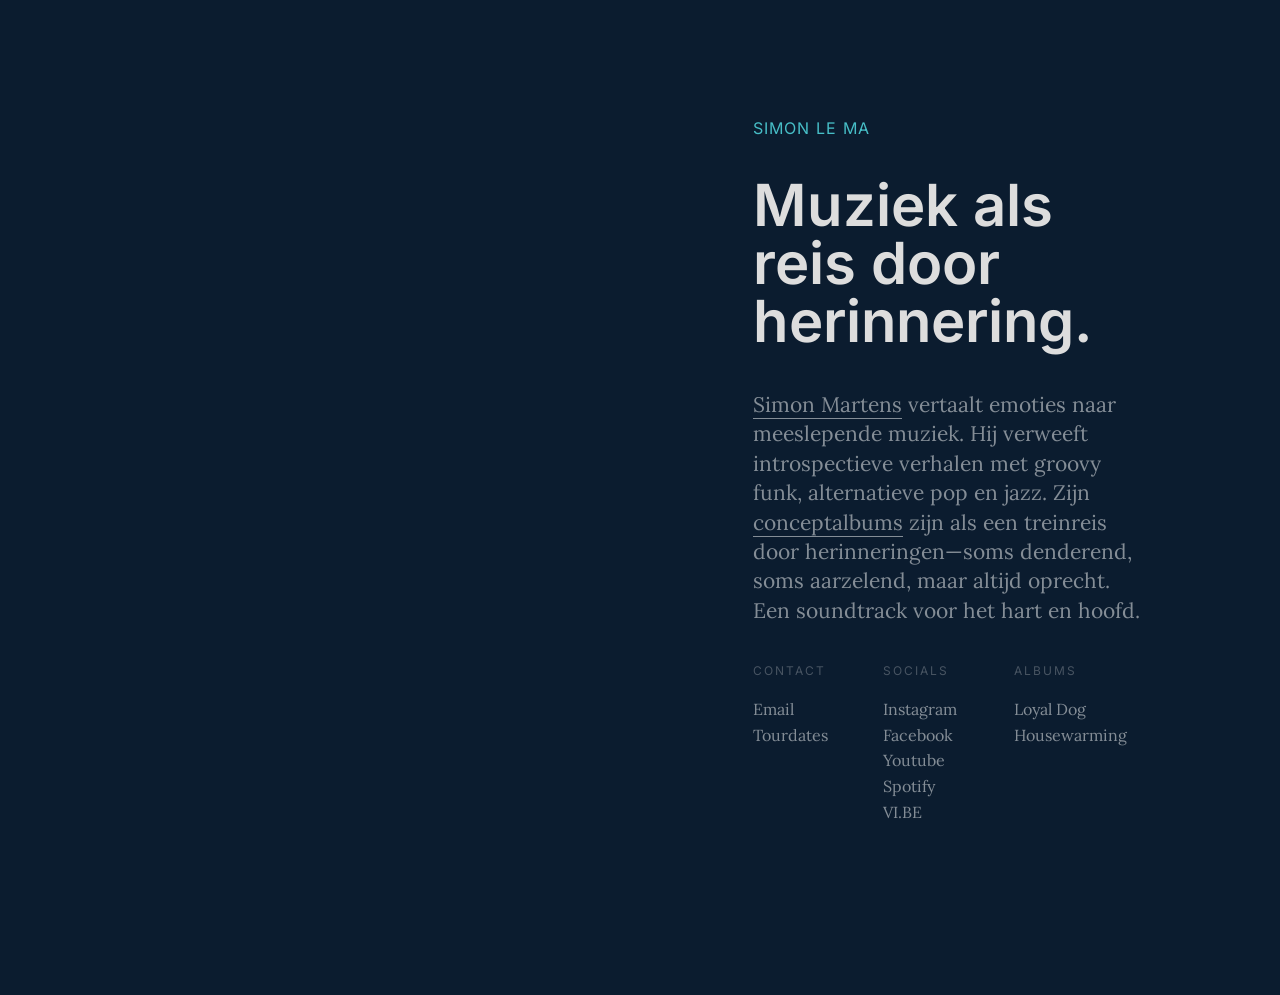
==== public/index.html @ fa79ae88 "Kleine fixes" ====
<!DOCTYPE html>
<html lang="en-US">

<head><script src="/livereload.js?mindelay=10&amp;v=2&amp;port=1313&amp;path=livereload" data-no-instant defer></script>
  <meta charset="utf-8" />
<meta name="viewport" content="width=device-width,initial-scale=1" />


<title>Simon Le Ma</title>
<meta name="author" content="Simon Martens" />
<meta name="description" content="Simon Martens vertaalt emoties naar meeslepende muziek. Hij verweeft introspectieve verhalen met groovy funk, alternatieve pop en jazz. Zijn conceptalbums zijn als een treinreis door herinneringen—soms denderend, soms aarzelend, maar altijd oprecht. Een soundtrack voor het hart en hoofd." />
<meta name="robots" content="index, follow" />
<meta name="referrer" content="always" />


<meta property="og:title" content="Simon Le Ma" />
<meta property="og:description" content="Simon Martens vertaalt emoties naar meeslepende muziek. Hij verweeft introspectieve verhalen met groovy funk, alternatieve pop en jazz. Zijn conceptalbums zijn als een treinreis door herinneringen—soms denderend, soms aarzelend, maar altijd oprecht. Een soundtrack voor het hart en hoofd." />
<meta property="og:url" content="http://localhost:1313/" />

<meta property="og:image" content="http://localhost:1313/images/sharepic.png" />
<meta name="twitter:card" content="summary_large_image" />

<meta name="twitter:site" content="@https://www.instagram.com/simonlema_music/" />


<link rel="icon" href="http://localhost:1313/favicontrein.ico" />



  
  
  <link rel="stylesheet" href="./css/split.css" media="screen" />








</head>

<body class="body">

  <div class="columns w-row">

    
    <div class="leftcontent w-col w-col-6 w-col-stack">

    
    

      <div class="image split-video">
  
     
  <div class="video-wrap">
    <div class="video-container">
      <iframe
        class="video-content"
        src="https://www.youtube.com/embed/KbDjoL6XnPc?rel=0&amp;controls=0&amp;showinfo=0&amp;loop=1&amp;playlist=KbDjoL6XnPc&amp;autoplay=1&amp;mute=1"
        frameborder="0"
        allowfullscreen
      >
      </iframe>
    </div>
  </div>

  
  
</div>


    
    </div>

    
    <div class="rightcontent w-col w-col-6 w-col-stack">

      <div class="content">
        
        <div class="intro">
  <h1 class="name">Simon Le Ma</h1>
  <h2 class="tagline"><strong class="bold-text">Muziek als reis door herinnering.</strong></h2>
</div>


        
        
  
  <div class="bio">
  <p><a href="http://localhost:1313/long-text.html">Simon Martens</a> vertaalt emoties naar meeslepende muziek. Hij verweeft introspectieve verhalen met groovy funk, alternatieve pop en jazz. Zijn <a href="http://localhost:1313/loyal-dog.html">conceptalbums</a> zijn als een treinreis door herinneringen—soms denderend, soms aarzelend, maar altijd oprecht. Een soundtrack voor het hart en hoofd.</p>

</div>


  
  <div class="links w-row">

  
    

    
      <div class="column w-col w-col-4">
        <h3 class="text-block">Contact</h3>
        <ul class="list w-list-unstyled">
          
            <li><a href="mailto:simon.martens96@hotmail.com" target="_self">Email</a></li>
          
            <li><a href="https://www.instagram.com/simonlema_music/" target="_blank">Tourdates</a></li>
          
        </ul>
      </div>
    

    
  
    

    
      <div class="column w-col w-col-4">
        <h3 class="text-block">Socials</h3>
        <ul class="list w-list-unstyled">
          
            <li><a href="https://www.instagram.com/simonlema_music/" target="_self">Instagram</a></li>
          
            <li><a href="https://www.facebook.com/profile.php?id=100095676036532" target="_self">Facebook</a></li>
          
            <li><a href="https://www.youtube.com/@simonlema2175" target="_self">Youtube</a></li>
          
            <li><a href="https://open.spotify.com/artist/5N5R8YuzgWlunNcwoFiLnE?si=_TV6g9txQH6w7-6XJLOGOg" target="_self">Spotify</a></li>
          
            <li><a href="https://vi.be/platform/simonlema" target="_self">VI.BE</a></li>
          
        </ul>
      </div>
    

    
  
    

    
      <div class="column w-col w-col-4">
        <h3 class="text-block">Albums</h3>
        <ul class="list w-list-unstyled">
          
            <li><a href="./loyal-dog.html" target="_self">Loyal Dog</a></li>
          
            <li><a href="./housewarming.html" target="_self">Housewarming</a></li>
          
        </ul>
      </div>
    

    
  

</div>



        
        <div class="credit">
  &copy;2024 Your Name
  
  &ndash; <a href="https://onepagelove.com/split" target="_blank" class="credit-links">Split Template</a> by <a href="https://onepagelove.com" target="_blank" class="credit-links">One Page Love</a>

  
  <!--
  To remove this credit you can remove the CC3.0 license for only $9 here: https://onepagelove.com/split
  This really helps contribute towards us developing more templates and means the world to me!
  Cheers, Rob (@robhope)
  -->
  
</div>

      </div>

    </div>

  </div>

</body>
</html>
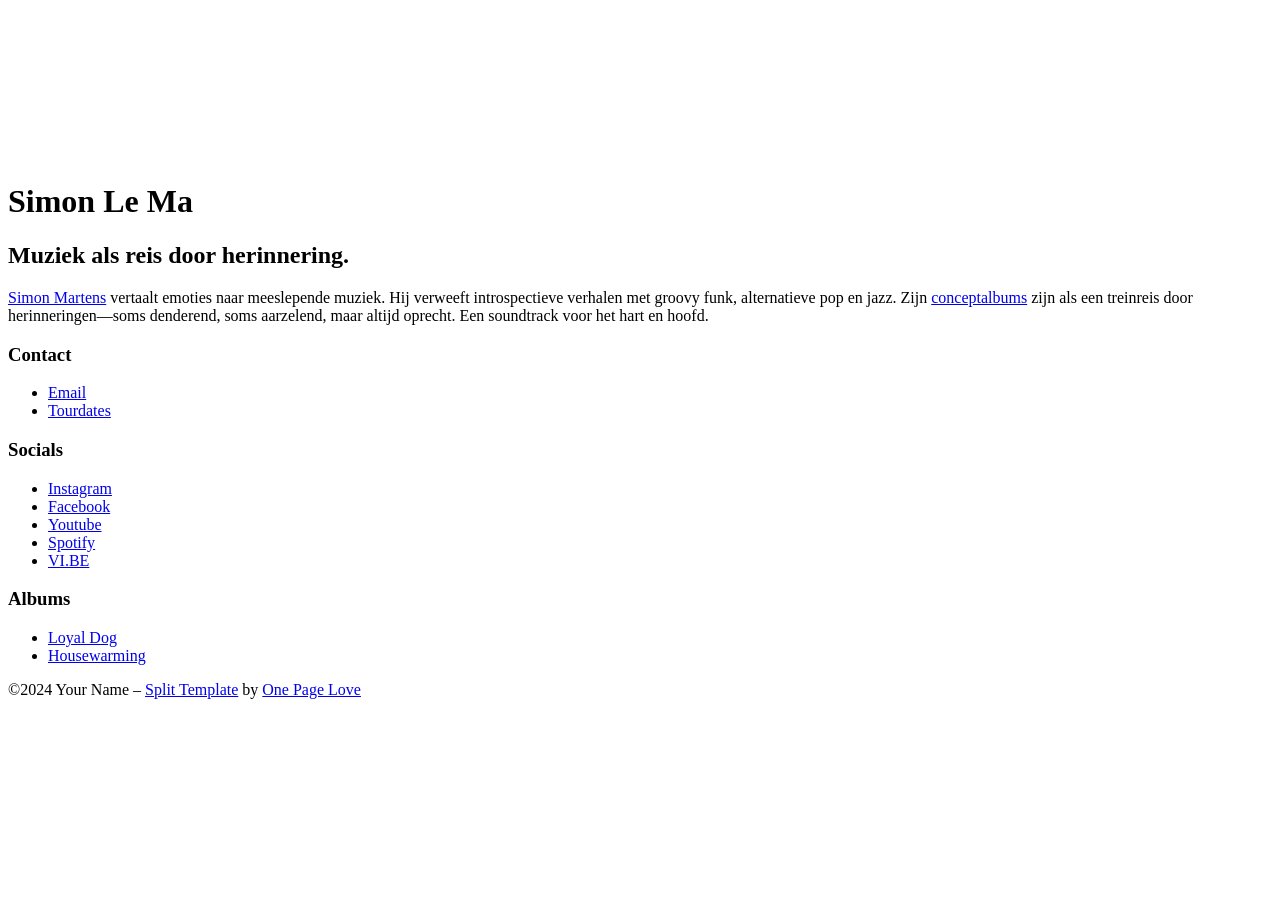
==== commit 96704129: "Fixed smmall bug" ====
--- a/public/index.html
+++ b/public/index.html
@@ -1,7 +1,7 @@
 <!DOCTYPE html>
 <html lang="en-US">
 
-<head><script src="/livereload.js?mindelay=10&amp;v=2&amp;port=1313&amp;path=livereload" data-no-instant defer></script>
+<head><script src="/Simon-Le-Ma/livereload.js?mindelay=10&amp;v=2&amp;port=1313&amp;path=Simon-Le-Ma/livereload" data-no-instant defer></script>
   <meta charset="utf-8" />
 <meta name="viewport" content="width=device-width,initial-scale=1" />
 
@@ -15,21 +15,21 @@
 
 <meta property="og:title" content="Simon Le Ma" />
 <meta property="og:description" content="Simon Martens vertaalt emoties naar meeslepende muziek. Hij verweeft introspectieve verhalen met groovy funk, alternatieve pop en jazz. Zijn conceptalbums zijn als een treinreis door herinneringen—soms denderend, soms aarzelend, maar altijd oprecht. Een soundtrack voor het hart en hoofd." />
-<meta property="og:url" content="http://localhost:1313/" />
+<meta property="og:url" content="http://localhost:1313/Simon-Le-Ma/" />
 
-<meta property="og:image" content="http://localhost:1313/images/sharepic.png" />
+<meta property="og:image" content="http://localhost:1313/Simon-Le-Ma/images/sharepic.png" />
 <meta name="twitter:card" content="summary_large_image" />
 
 <meta name="twitter:site" content="@https://www.instagram.com/simonlema_music/" />
 
 
-<link rel="icon" href="http://localhost:1313/favicontrein.ico" />
+<link rel="icon" href="http://localhost:1313/Simon-Le-Ma/favicontrein.ico" />
 
 
 
   
   
-  <link rel="stylesheet" href="./css/split.css" media="screen" />
+  <link rel="stylesheet" href="./Simon-Le-Ma/css/split.css" media="screen" />
 
 
 
@@ -88,7 +88,7 @@
         
   
   <div class="bio">
-  <p><a href="http://localhost:1313/long-text.html">Simon Martens</a> vertaalt emoties naar meeslepende muziek. Hij verweeft introspectieve verhalen met groovy funk, alternatieve pop en jazz. Zijn <a href="http://localhost:1313/loyal-dog.html">conceptalbums</a> zijn als een treinreis door herinneringen—soms denderend, soms aarzelend, maar altijd oprecht. Een soundtrack voor het hart en hoofd.</p>
+  <p><a href="http://localhost:1313/Simon-Le-Ma/long-text.html">Simon Martens</a> vertaalt emoties naar meeslepende muziek. Hij verweeft introspectieve verhalen met groovy funk, alternatieve pop en jazz. Zijn <a href="http://localhost:1313/Simon-Le-Ma/loyal-dog.html">conceptalbums</a> zijn als een treinreis door herinneringen—soms denderend, soms aarzelend, maar altijd oprecht. Een soundtrack voor het hart en hoofd.</p>
 
 </div>
 
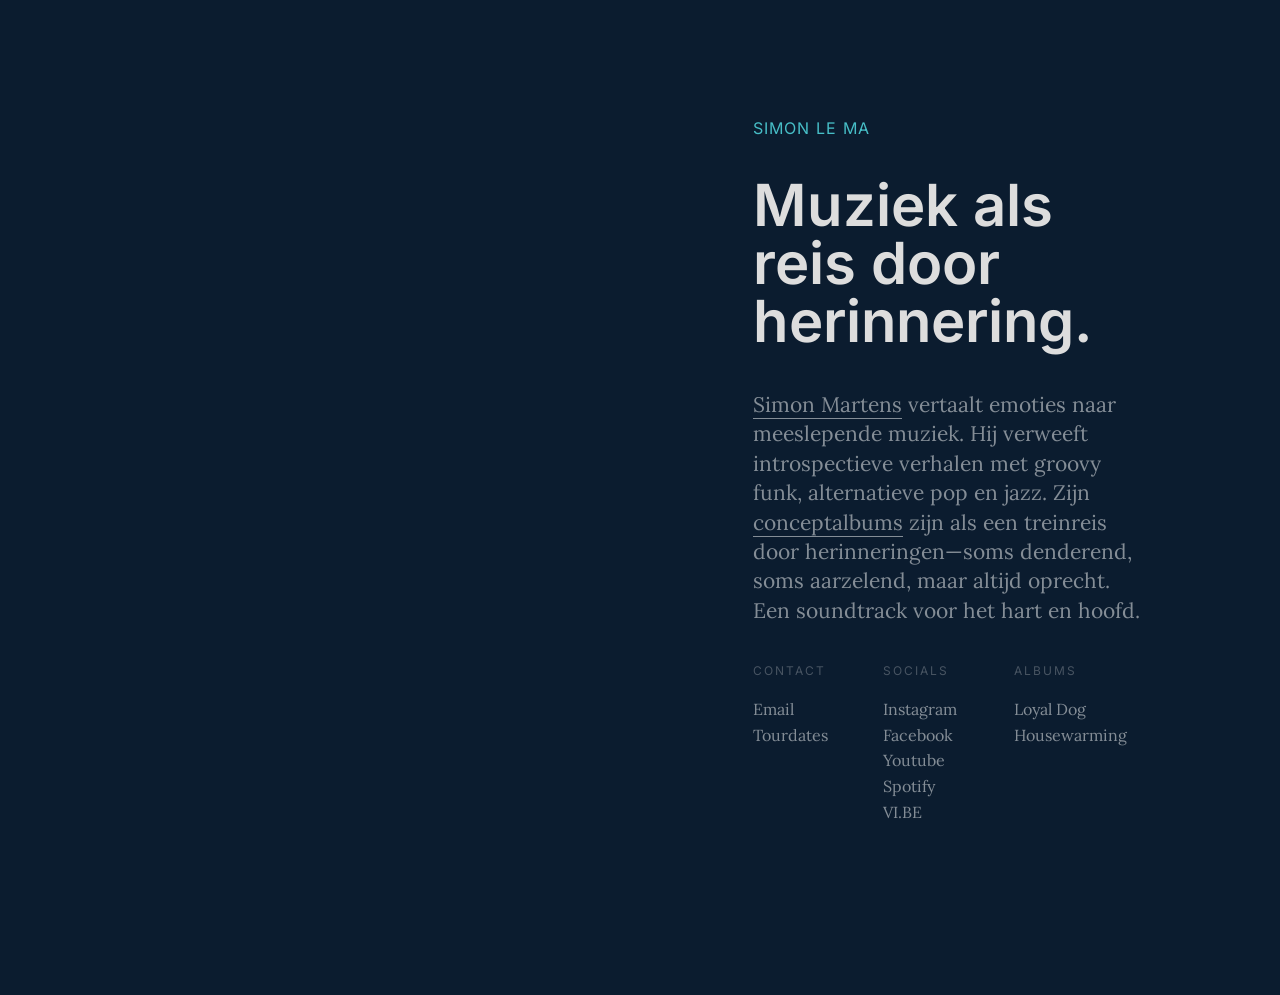
==== commit 4ce77728: "Bug hunt" ====
--- a/public/index.html
+++ b/public/index.html
@@ -1,7 +1,7 @@
 <!DOCTYPE html>
 <html lang="en-US">
 
-<head><script src="/Simon-Le-Ma/livereload.js?mindelay=10&amp;v=2&amp;port=1313&amp;path=Simon-Le-Ma/livereload" data-no-instant defer></script>
+<head><script src="/livereload.js?mindelay=10&amp;v=2&amp;port=1313&amp;path=livereload" data-no-instant defer></script>
   <meta charset="utf-8" />
 <meta name="viewport" content="width=device-width,initial-scale=1" />
 
@@ -15,21 +15,21 @@
 
 <meta property="og:title" content="Simon Le Ma" />
 <meta property="og:description" content="Simon Martens vertaalt emoties naar meeslepende muziek. Hij verweeft introspectieve verhalen met groovy funk, alternatieve pop en jazz. Zijn conceptalbums zijn als een treinreis door herinneringen—soms denderend, soms aarzelend, maar altijd oprecht. Een soundtrack voor het hart en hoofd." />
-<meta property="og:url" content="http://localhost:1313/Simon-Le-Ma/" />
+<meta property="og:url" content="http://localhost:1313/" />
 
-<meta property="og:image" content="http://localhost:1313/Simon-Le-Ma/images/sharepic.png" />
+<meta property="og:image" content="http://localhost:1313/images/sharepic.png" />
 <meta name="twitter:card" content="summary_large_image" />
 
 <meta name="twitter:site" content="@https://www.instagram.com/simonlema_music/" />
 
 
-<link rel="icon" href="http://localhost:1313/Simon-Le-Ma/favicontrein.ico" />
+<link rel="icon" href="http://localhost:1313/favicontrein.ico" />
 
 
 
   
   
-  <link rel="stylesheet" href="./Simon-Le-Ma/css/split.css" media="screen" />
+  <link rel="stylesheet" href="./css/split.css" media="screen" />
 
 
 
@@ -88,7 +88,7 @@
         
   
   <div class="bio">
-  <p><a href="http://localhost:1313/Simon-Le-Ma/long-text.html">Simon Martens</a> vertaalt emoties naar meeslepende muziek. Hij verweeft introspectieve verhalen met groovy funk, alternatieve pop en jazz. Zijn <a href="http://localhost:1313/Simon-Le-Ma/loyal-dog.html">conceptalbums</a> zijn als een treinreis door herinneringen—soms denderend, soms aarzelend, maar altijd oprecht. Een soundtrack voor het hart en hoofd.</p>
+  <p><a href="http://localhost:1313/long-text.html">Simon Martens</a> vertaalt emoties naar meeslepende muziek. Hij verweeft introspectieve verhalen met groovy funk, alternatieve pop en jazz. Zijn <a href="http://localhost:1313/loyal-dog.html">conceptalbums</a> zijn als een treinreis door herinneringen—soms denderend, soms aarzelend, maar altijd oprecht. Een soundtrack voor het hart en hoofd.</p>
 
 </div>
 
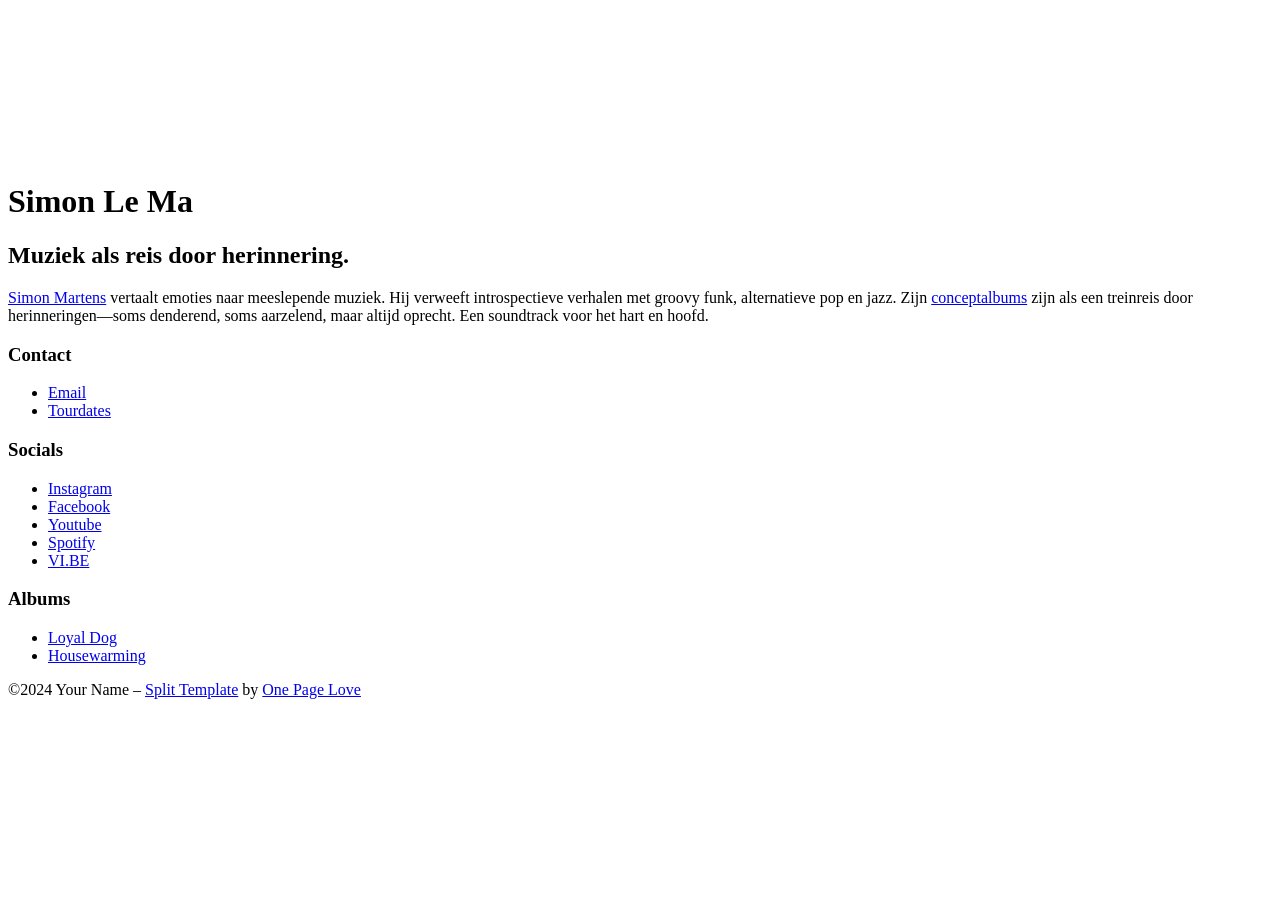
==== commit 9a719025: "Heartbreaking: Bug refuses to die after being shot and hanged" ====
--- a/public/index.html
+++ b/public/index.html
@@ -1,7 +1,7 @@
 <!DOCTYPE html>
 <html lang="en-US">
 
-<head><script src="/livereload.js?mindelay=10&amp;v=2&amp;port=1313&amp;path=livereload" data-no-instant defer></script>
+<head>
   <meta charset="utf-8" />
 <meta name="viewport" content="width=device-width,initial-scale=1" />
 
@@ -15,21 +15,21 @@
 
 <meta property="og:title" content="Simon Le Ma" />
 <meta property="og:description" content="Simon Martens vertaalt emoties naar meeslepende muziek. Hij verweeft introspectieve verhalen met groovy funk, alternatieve pop en jazz. Zijn conceptalbums zijn als een treinreis door herinneringen—soms denderend, soms aarzelend, maar altijd oprecht. Een soundtrack voor het hart en hoofd." />
-<meta property="og:url" content="http://localhost:1313/" />
+<meta property="og:url" content="https://twandalf.github.io/Simon-Le-Ma/" />
 
-<meta property="og:image" content="http://localhost:1313/images/sharepic.png" />
+<meta property="og:image" content="https://twandalf.github.io/Simon-Le-Ma/images/sharepic.png" />
 <meta name="twitter:card" content="summary_large_image" />
 
 <meta name="twitter:site" content="@https://www.instagram.com/simonlema_music/" />
 
 
-<link rel="icon" href="http://localhost:1313/favicontrein.ico" />
+<link rel="icon" href="https://twandalf.github.io/Simon-Le-Ma/favicontrein.ico" />
 
 
 
   
   
-  <link rel="stylesheet" href="./css/split.css" media="screen" />
+  <link rel="stylesheet" href="./Simon-Le-Ma/css/split.min.f43d47ed6df23a080fc930e86e66e44dbec28cfb1f64a014d0d9674acb390b8d.css" integrity="sha256-9D1H7W3yOggPyTDobmbkTb7CjPsfZKAU0NlnSss5C40=" crossorigin="anonymous" media="screen" />
 
 
 
@@ -88,7 +88,7 @@
         
   
   <div class="bio">
-  <p><a href="http://localhost:1313/long-text.html">Simon Martens</a> vertaalt emoties naar meeslepende muziek. Hij verweeft introspectieve verhalen met groovy funk, alternatieve pop en jazz. Zijn <a href="http://localhost:1313/loyal-dog.html">conceptalbums</a> zijn als een treinreis door herinneringen—soms denderend, soms aarzelend, maar altijd oprecht. Een soundtrack voor het hart en hoofd.</p>
+  <p><a href="https://twandalf.github.io/Simon-Le-Ma/long-text.html">Simon Martens</a> vertaalt emoties naar meeslepende muziek. Hij verweeft introspectieve verhalen met groovy funk, alternatieve pop en jazz. Zijn <a href="https://twandalf.github.io/Simon-Le-Ma/loyal-dog.html">conceptalbums</a> zijn als een treinreis door herinneringen—soms denderend, soms aarzelend, maar altijd oprecht. Een soundtrack voor het hart en hoofd.</p>
 
 </div>
 
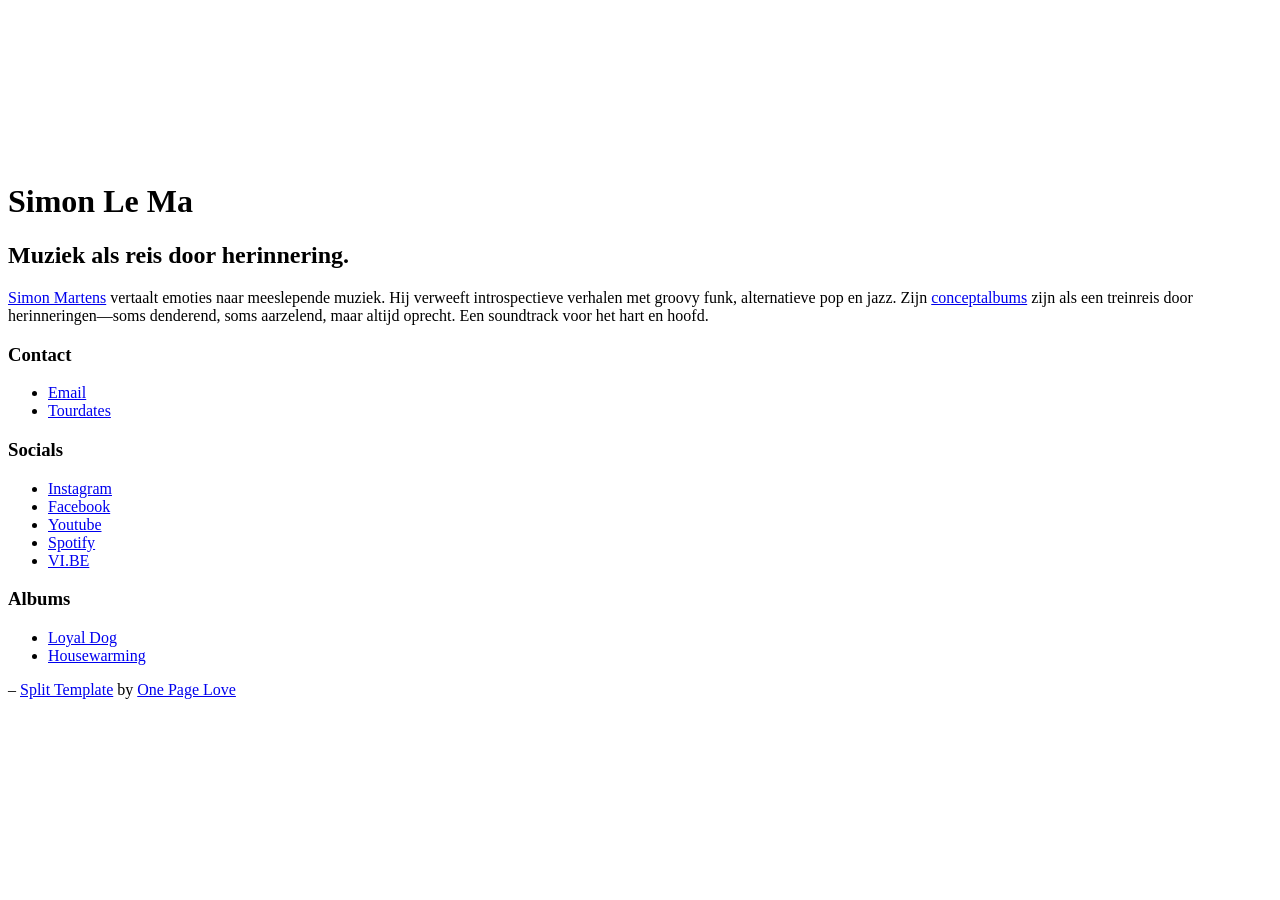
==== commit 52aa79cd: "Bug hunt" ====
--- a/public/index.html
+++ b/public/index.html
@@ -1,7 +1,7 @@
 <!DOCTYPE html>
 <html lang="en-US">
 
-<head>
+<head><script src="/Simon-Le-Ma/livereload.js?mindelay=10&amp;v=2&amp;port=1313&amp;path=Simon-Le-Ma/livereload" data-no-instant defer></script>
   <meta charset="utf-8" />
 <meta name="viewport" content="width=device-width,initial-scale=1" />
 
@@ -15,21 +15,21 @@
 
 <meta property="og:title" content="Simon Le Ma" />
 <meta property="og:description" content="Simon Martens vertaalt emoties naar meeslepende muziek. Hij verweeft introspectieve verhalen met groovy funk, alternatieve pop en jazz. Zijn conceptalbums zijn als een treinreis door herinneringen—soms denderend, soms aarzelend, maar altijd oprecht. Een soundtrack voor het hart en hoofd." />
-<meta property="og:url" content="https://twandalf.github.io/Simon-Le-Ma/" />
+<meta property="og:url" content="http://localhost:1313/Simon-Le-Ma/" />
 
-<meta property="og:image" content="https://twandalf.github.io/Simon-Le-Ma/images/sharepic.png" />
+<meta property="og:image" content="http://localhost:1313/Simon-Le-Ma/images/sharepic.png" />
 <meta name="twitter:card" content="summary_large_image" />
 
 <meta name="twitter:site" content="@https://www.instagram.com/simonlema_music/" />
 
 
-<link rel="icon" href="https://twandalf.github.io/Simon-Le-Ma/favicontrein.ico" />
+<link rel="icon" href="http://localhost:1313/Simon-Le-Ma/favicontrein.ico" />
 
 
 
   
   
-  <link rel="stylesheet" href="./Simon-Le-Ma/css/split.min.f43d47ed6df23a080fc930e86e66e44dbec28cfb1f64a014d0d9674acb390b8d.css" integrity="sha256-9D1H7W3yOggPyTDobmbkTb7CjPsfZKAU0NlnSss5C40=" crossorigin="anonymous" media="screen" />
+  <link rel="stylesheet" href="/Simon-Le-Ma/css/split.css" media="screen" />
 
 
 
@@ -88,7 +88,7 @@
         
   
   <div class="bio">
-  <p><a href="https://twandalf.github.io/Simon-Le-Ma/long-text.html">Simon Martens</a> vertaalt emoties naar meeslepende muziek. Hij verweeft introspectieve verhalen met groovy funk, alternatieve pop en jazz. Zijn <a href="https://twandalf.github.io/Simon-Le-Ma/loyal-dog.html">conceptalbums</a> zijn als een treinreis door herinneringen—soms denderend, soms aarzelend, maar altijd oprecht. Een soundtrack voor het hart en hoofd.</p>
+  <p><a href="http://localhost:1313/Simon-Le-Ma/long-text/">Simon Martens</a> vertaalt emoties naar meeslepende muziek. Hij verweeft introspectieve verhalen met groovy funk, alternatieve pop en jazz. Zijn <a href="http://localhost:1313/Simon-Le-Ma/loyal-dog/">conceptalbums</a> zijn als een treinreis door herinneringen—soms denderend, soms aarzelend, maar altijd oprecht. Een soundtrack voor het hart en hoofd.</p>
 
 </div>
 
@@ -144,9 +144,9 @@
         <h3 class="text-block">Albums</h3>
         <ul class="list w-list-unstyled">
           
-            <li><a href="./loyal-dog.html" target="_self">Loyal Dog</a></li>
+            <li><a href="/loyal-dog.html" target="_self">Loyal Dog</a></li>
           
-            <li><a href="./housewarming.html" target="_self">Housewarming</a></li>
+            <li><a href="/housewarming.html" target="_self">Housewarming</a></li>
           
         </ul>
       </div>
@@ -161,7 +161,7 @@
 
         
         <div class="credit">
-  &copy;2024 Your Name
+  
   
   &ndash; <a href="https://onepagelove.com/split" target="_blank" class="credit-links">Split Template</a> by <a href="https://onepagelove.com" target="_blank" class="credit-links">One Page Love</a>
 
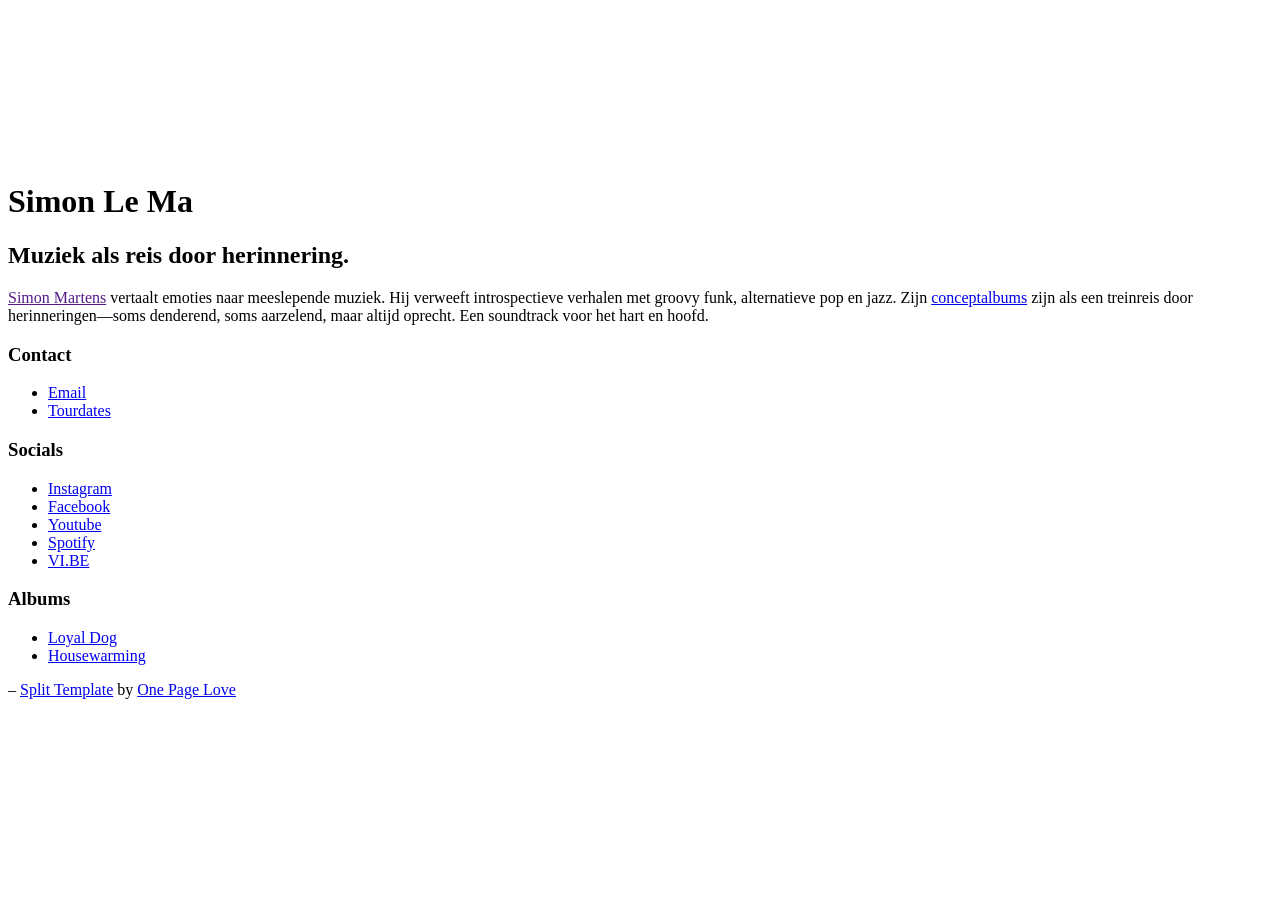
==== commit 8a83bfbc: "Kleine slordigheid op main page" ====
--- a/public/index.html
+++ b/public/index.html
@@ -1,7 +1,7 @@
 <!DOCTYPE html>
 <html lang="en-US">
 
-<head><script src="/Simon-Le-Ma/livereload.js?mindelay=10&amp;v=2&amp;port=1313&amp;path=Simon-Le-Ma/livereload" data-no-instant defer></script>
+<head><script src="/livereload.js?mindelay=10&amp;v=2&amp;port=1313&amp;path=livereload" data-no-instant defer></script>
   <meta charset="utf-8" />
 <meta name="viewport" content="width=device-width,initial-scale=1" />
 
@@ -15,21 +15,21 @@
 
 <meta property="og:title" content="Simon Le Ma" />
 <meta property="og:description" content="Simon Martens vertaalt emoties naar meeslepende muziek. Hij verweeft introspectieve verhalen met groovy funk, alternatieve pop en jazz. Zijn conceptalbums zijn als een treinreis door herinneringen—soms denderend, soms aarzelend, maar altijd oprecht. Een soundtrack voor het hart en hoofd." />
-<meta property="og:url" content="http://localhost:1313/Simon-Le-Ma/" />
+<meta property="og:url" content="http://localhost:1313/" />
 
-<meta property="og:image" content="http://localhost:1313/Simon-Le-Ma/images/sharepic.png" />
+<meta property="og:image" content="http://localhost:1313/images/sharepic.png" />
 <meta name="twitter:card" content="summary_large_image" />
 
 <meta name="twitter:site" content="@https://www.instagram.com/simonlema_music/" />
 
 
-<link rel="icon" href="http://localhost:1313/Simon-Le-Ma/favicontrein.ico" />
+<link rel="icon" href="http://localhost:1313/favicontrein.ico" />
 
 
 
   
   
-  <link rel="stylesheet" href="/Simon-Le-Ma/css/split.css" media="screen" />
+  <link rel="stylesheet" href="/css/split.css" media="screen" />
 
 
 
@@ -88,7 +88,7 @@
         
   
   <div class="bio">
-  <p><a href="http://localhost:1313/Simon-Le-Ma/long-text/">Simon Martens</a> vertaalt emoties naar meeslepende muziek. Hij verweeft introspectieve verhalen met groovy funk, alternatieve pop en jazz. Zijn <a href="http://localhost:1313/Simon-Le-Ma/loyal-dog/">conceptalbums</a> zijn als een treinreis door herinneringen—soms denderend, soms aarzelend, maar altijd oprecht. Een soundtrack voor het hart en hoofd.</p>
+  <p><a href="">Simon Martens</a> vertaalt emoties naar meeslepende muziek. Hij verweeft introspectieve verhalen met groovy funk, alternatieve pop en jazz. Zijn <a href="http://localhost:1313/loyal-dog/">conceptalbums</a> zijn als een treinreis door herinneringen—soms denderend, soms aarzelend, maar altijd oprecht. Een soundtrack voor het hart en hoofd.</p>
 
 </div>
 
@@ -144,9 +144,9 @@
         <h3 class="text-block">Albums</h3>
         <ul class="list w-list-unstyled">
           
-            <li><a href="/loyal-dog.html" target="_self">Loyal Dog</a></li>
+            <li><a href="/Simon-Le-Ma/loyal-dog/" target="_self">Loyal Dog</a></li>
           
-            <li><a href="/housewarming.html" target="_self">Housewarming</a></li>
+            <li><a href="/Simon-Le-Ma/housewarming" target="_self">Housewarming</a></li>
           
         </ul>
       </div>
